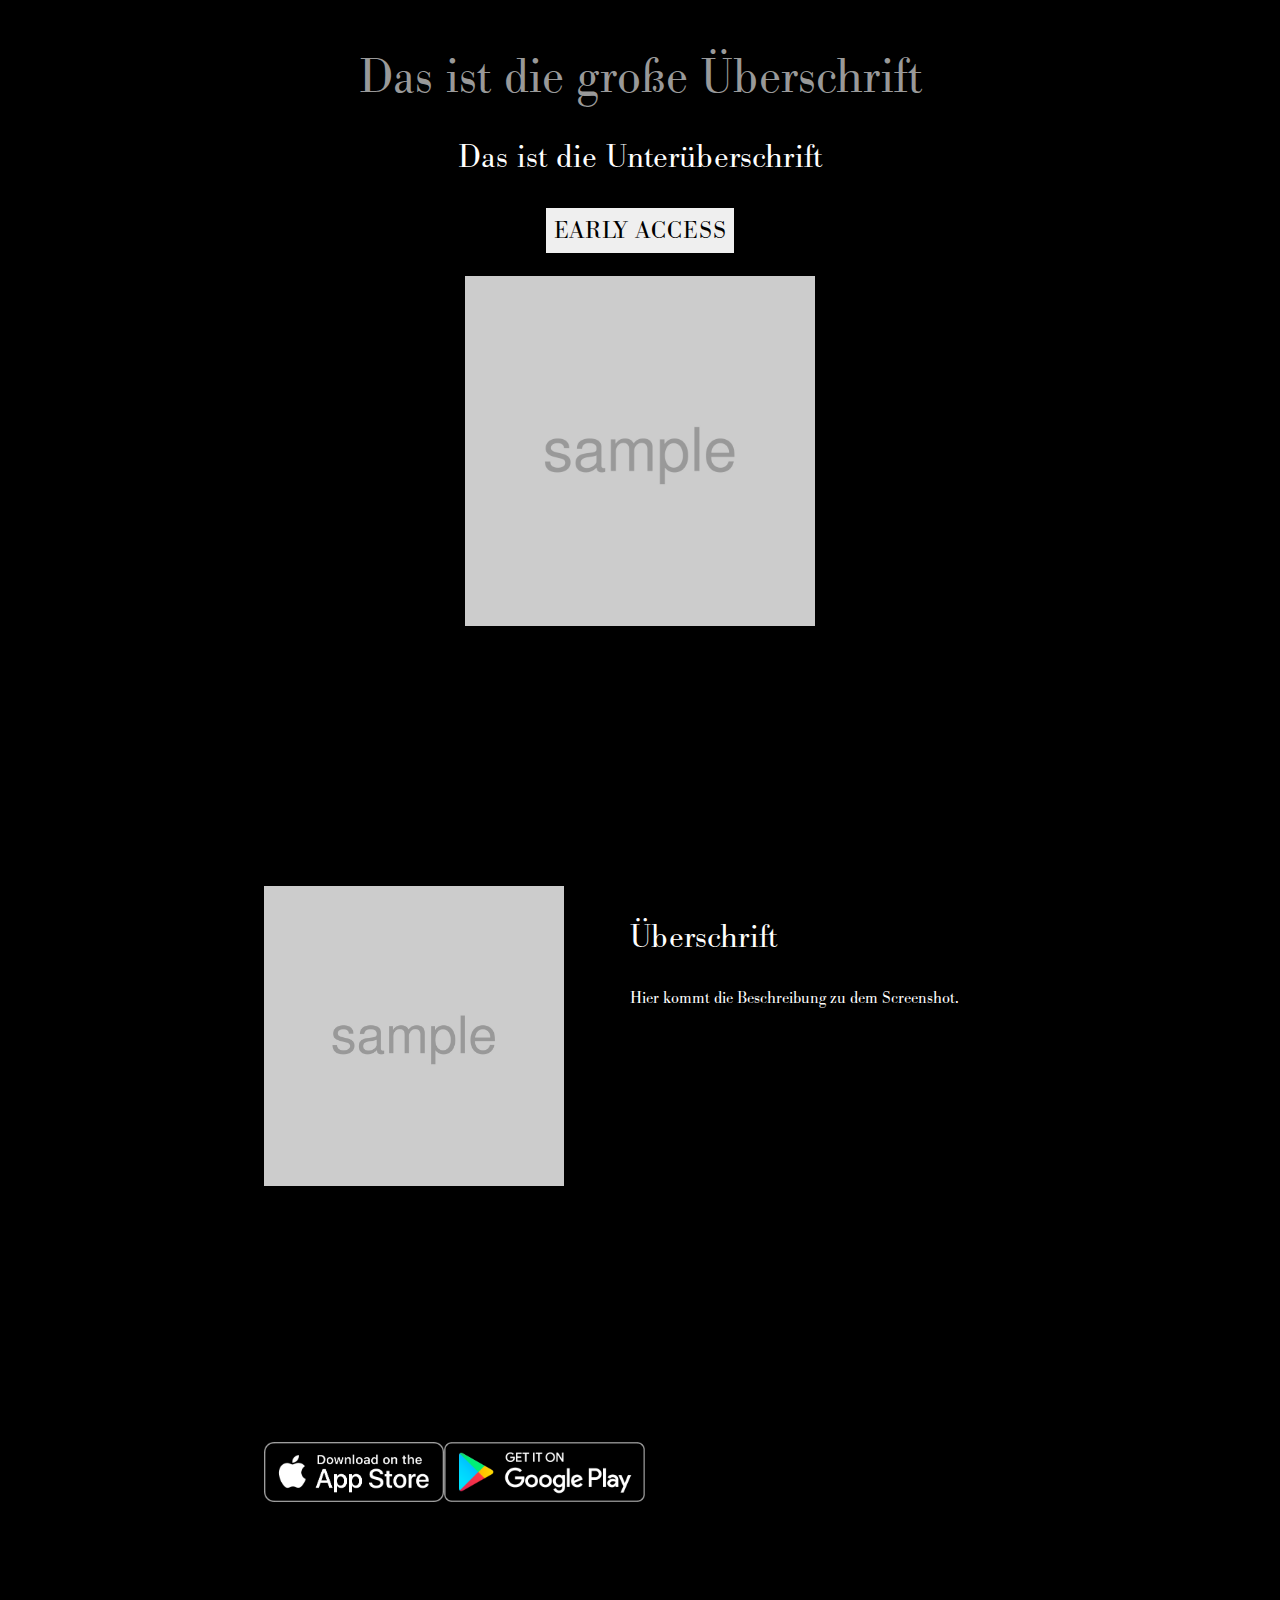
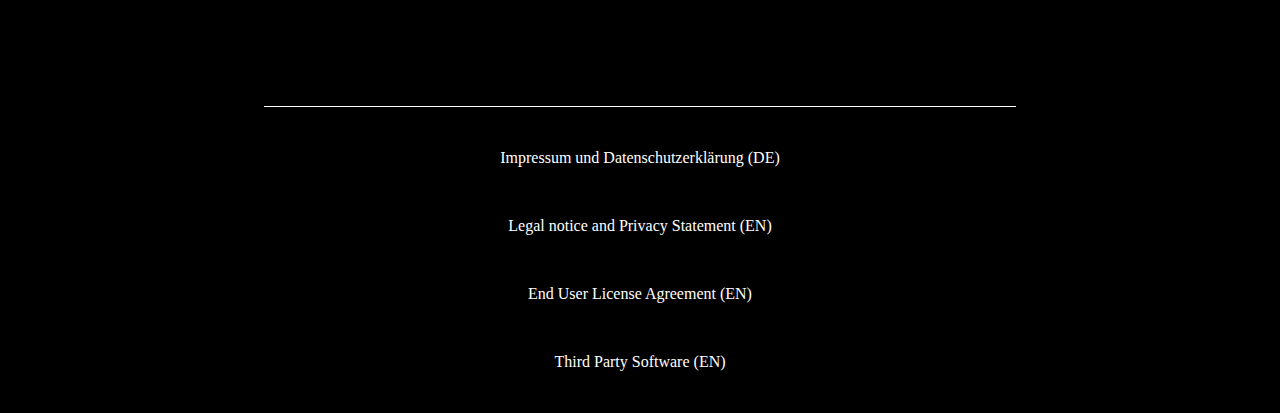
==== index.html @ 87f4ea20 "feat: re-inserted app store images" ====
<!-- (c) by Marlene Mika, February 2022 -->
<!-- All rights reserved. -->
<!DOCTYPE html>
<html>
    <head>
        <link rel="stylesheet" href="stylesheet.css">
        <link rel="script" href="script.js">
        <meta charset="utf-8">
        <title>App Name</title>
    </head>
    <body id="container">
        <div id="hero">
            <p style="margin-bottom: 0;">Das ist die große Überschrift</p>
        </div>
        <div id="subhero">
            <p>Das ist die Unterüberschrift</p>
        </div>
        <div id="buttondiv">
            <button type="button" class="button">EARLY ACCESS</button>
        </div>
        <div id="teaserpicture">
            <img src="blog-ph.jpg" style="width: 350px;">
        </div>
        <div class="paddingh"></div>
        <div class="content">
            <img src="blog-ph.jpg"  class="picture">
            <div class="paddingv"></div>
            <div class="text">
                <p class="heading">Überschrift</h1>
                <p>Hier kommt die Beschreibung zu dem Screenshot.</p>
            </div>
        </div>
        <div class="paddingh"></div>
        <div class="content" style="text-align: center;">
            <div>
            <a href="https://www.apple.com">
                <img src="appstore.png" alt="Download on the App Store" class="appStoreButton">
            </a>
            </div>
            <div class="paddingh"></div>
            <div>
            <a href="https://www.google.com">
                <img src="google-play-badge.png" alt="Get it on Google Play" class="appStoreButton">
            </a>
            </div>
            </div>
        <div>
            <hr/>
        </div>
        <footer>
            <div>
                <br>
            <a href="imprint-de.html">
                <p style="text-align: center" class="footertext">Impressum und Datenschutzerklärung (DE)</p><br>
            </a>
    
            <a href="imprint-en.html">
                <p style="text-align: center" class="footertext">Legal notice and Privacy Statement (EN)</p><br>
            </a>
            
            <a href="eula.html">
                <p style="text-align: center" class="footertext">End User License Agreement (EN)</p><br>
            </a>
            
            <a href="thirdparty.html">
                <p style="text-align: center" class="footertext">Third Party Software (EN)</p><br>
            </a>
        </div>
        </footer>
    </body>
</html>
---- stylesheet.css ----
@font-face {
    font-family: "BodoniBook";
    src: url('Bodoni\ BE\ Light\ Regular.otf');
}

.content {
    margin-left:20vw;
    margin-right:20vw;
    display: flex;
    flex-wrap: nowrap;
}

.picture{
    width: 300px;
    display: inline-block;
}

.text {
    width: 100%;
    font-family: "BodoniBook";
    color: white;
    font-size: 1em;
    display: inline;
    min-width: 200px;
}

.paddingv{
    width: 10vw;
}

.paddingh {
    height: 20vw;
}

#teaserpicture {
    text-align: center;
}

.heading {
    font-family: "BodoniBook";
    font-size: 2em;
}

#hero {
    color: #999999;
    font-family: "BodoniBook";
    text-align: center;
    font-size: 3em;
    margin-left:20vw;
    margin-right:20vw;
    hyphens: auto;
}

#subhero {
    color: white;
    font-family: "BodoniBook";
    text-align: center;
    font-size: 2em;
    padding-left:20vw;
    padding-right:20vw;
    hyphens: auto;
}

#container {
    background-color: black;
    box-sizing: border-box;
}

.button, button:not(:hover), button:not(:active) {
    text-align: center;
    font-size: 1.5em;
    font-family: "BodoniBook";
    border: none;
    padding: 0.5rem;
}

.button:hover {
    background: #BCA569;
    outline: none;
}

.button:active{
    background: #968454;
}

#buttondiv {
    text-align: center;
    padding-bottom: 2.5vh;
}

hr {
    margin-left: 20vw;
    margin-right: 20vw;
    height: 1px;
    background-color: white;
    border: none;
}

.appStoreButton {
    height: 60px;
}

a {
    color: white;
    text-decoration: none;
    }
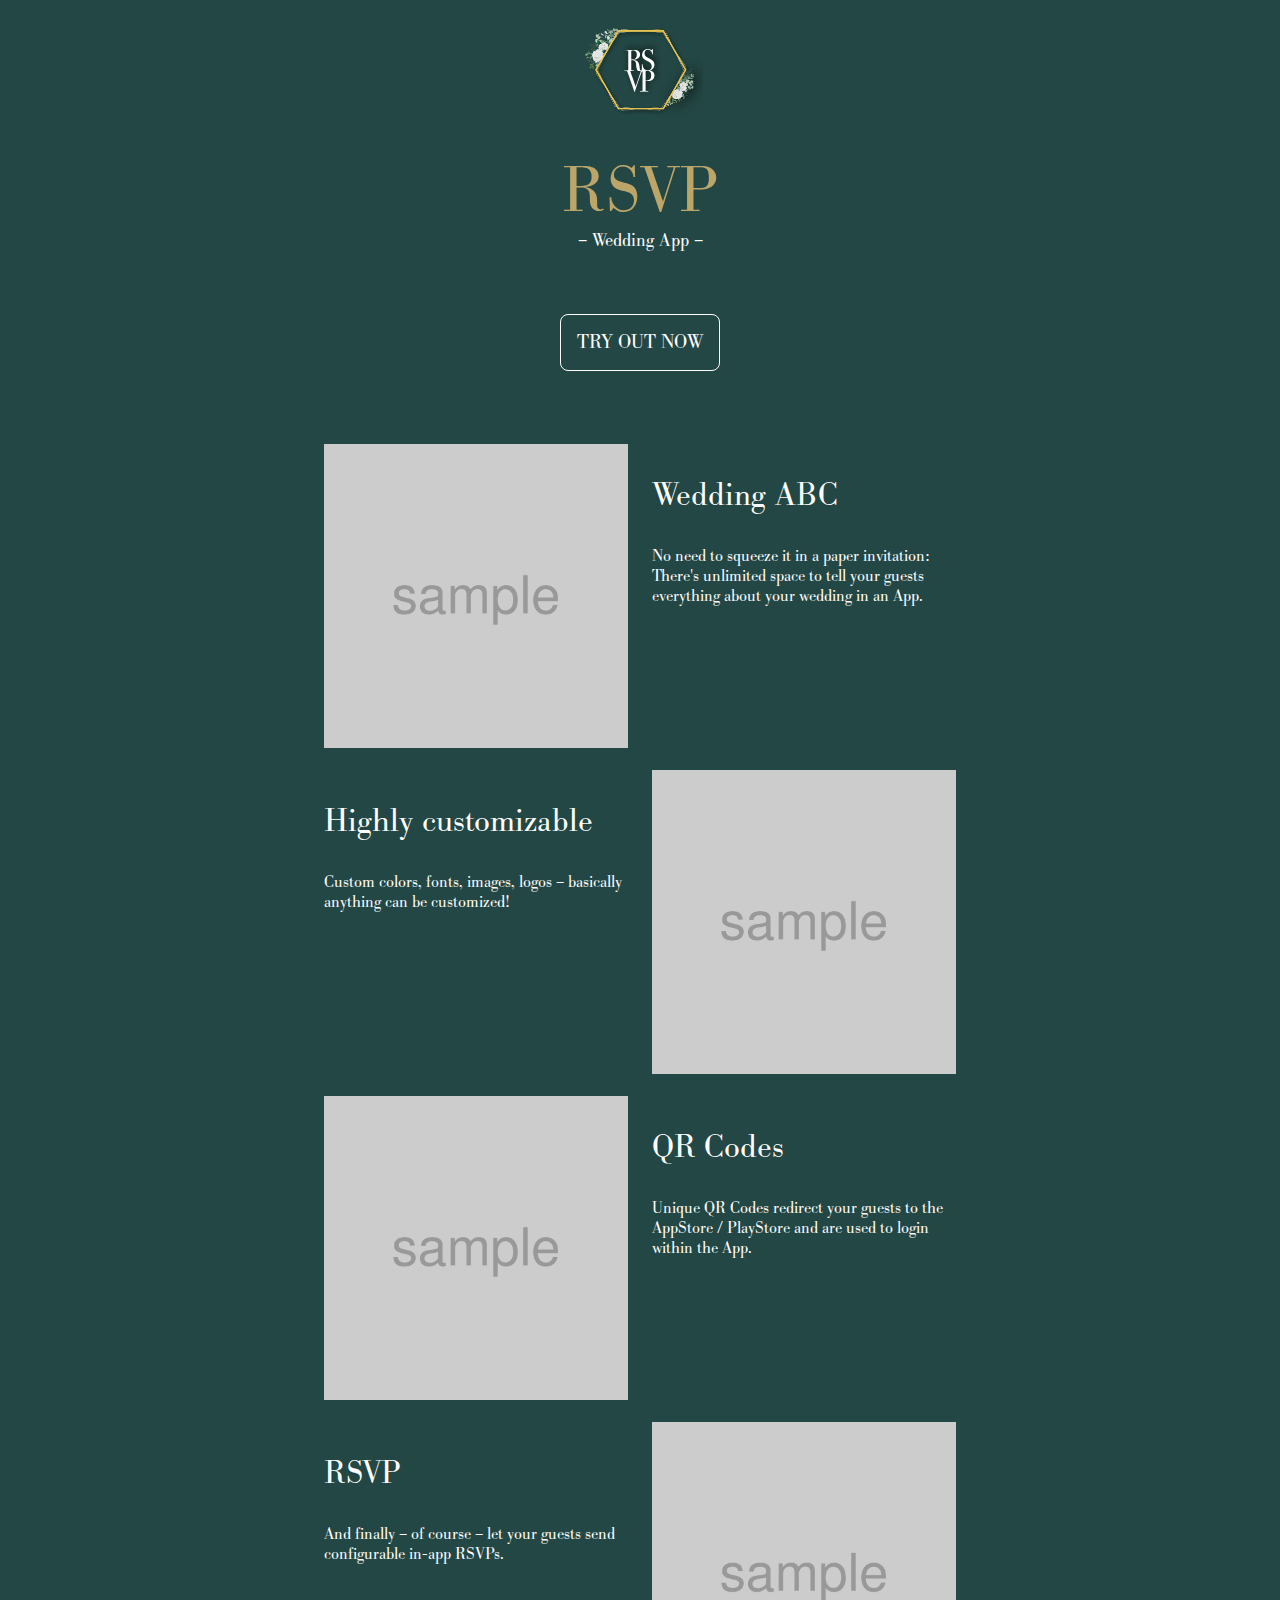
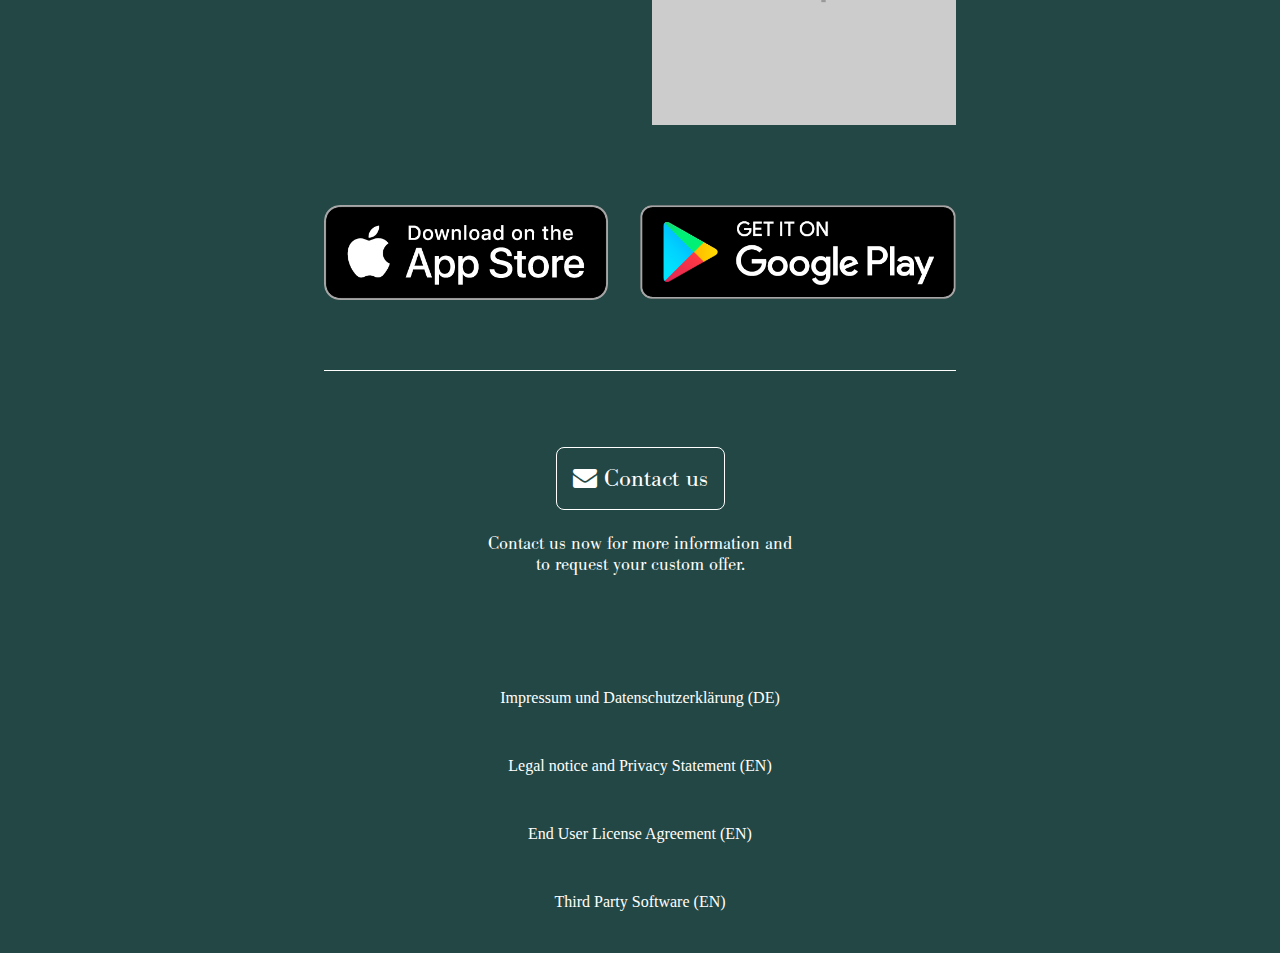
==== commit 958d6fd3: "* filled with content * moved legal texts" ====
--- a/index.html
+++ b/index.html
@@ -4,48 +4,99 @@
 <html>
     <head>
         <link rel="stylesheet" href="stylesheet.css">
-        <link rel="script" href="script.js">
+        <script src="script.js"></script>
         <meta charset="utf-8">
         <title>App Name</title>
+        <link rel="stylesheet" href="https://cdnjs.cloudflare.com/ajax/libs/font-awesome/4.7.0/css/font-awesome.min.css">
     </head>
     <body id="container">
         <div id="hero">
-            <p style="margin-bottom: 0;">Das ist die große Überschrift</p>
+            <img src="rsvplogo.png" style="width: 20%;">
+            <p style="margin-bottom: 0; margin-top: 0;">RSVP</p>
+            <p style="color: white; font-size: 18px; margin-bottom: 0; margin-top: 0;">– Wedding App –</p>
         </div>
+        <!--
         <div id="subhero">
-            <p>Das ist die Unterüberschrift</p>
+            <p>Die individuelle App zu eurer Hochzeit</p>
         </div>
+        -->
         <div id="buttondiv">
-            <button type="button" class="button">EARLY ACCESS</button>
+            <a href="#download" type="button" class="button">TRY OUT NOW</a>
         </div>
+        <!--
         <div id="teaserpicture">
-            <img src="blog-ph.jpg" style="width: 350px;">
+            <img src="blog-ph.jpg" style="width: 100%;">
+        </div>
+        -->
+        <div class="paddingh"></div>
+        <div class="content">
+            <div class="picture">
+                <img src="blog-ph.jpg" style="width: 100%;">
+            </div>
+            <div class="paddingv"></div>
+            <div class="text">
+                <p class="heading">Wedding ABC</h1>
+                <p>No need to squeeze it in a paper invitation: There's unlimited space to tell your guests everything about your wedding in an App.</p>
+            </div>
         </div>
         <div class="paddingh"></div>
         <div class="content">
-            <img src="blog-ph.jpg"  class="picture">
+            <div class="text">
+                <p class="heading">Highly customizable</h1>
+                <p>Custom colors, fonts, images, logos – basically anything can be customized!</p>
+            </div>
             <div class="paddingv"></div>
-            <div class="text">
-                <p class="heading">Überschrift</h1>
-                <p>Hier kommt die Beschreibung zu dem Screenshot.</p>
+            <div class="picture">
+                <img src="blog-ph.jpg" style="width: 100%;">
             </div>
         </div>
         <div class="paddingh"></div>
-        <div class="content" style="text-align: center;">
-            <div>
+        <div class="content">
+            <div class="picture">
+                <img src="blog-ph.jpg" style="width: 100%;">
+            </div>
+            <div class="paddingv"></div>
+            <div class="text">
+                <p class="heading">QR Codes</h1>
+                <p>Unique QR Codes redirect your guests to the AppStore / PlayStore and are used to login within the App. </p>
+            </div>
+        </div>
+        <div class="paddingh"></div>
+        <div class="content">
+            <div class="text">
+                <p class="heading">RSVP</h1>
+                <p>And finally – of course – let your guests send configurable in-app RSVPs.</p>
+            </div>
+            <div class="paddingv"></div>
+            <div class="picture">
+                <img src="blog-ph.jpg" style="width: 100%;">
+            </div>
+        </div>
+        <div class="paddingh"></div>
+        <a id="download"></a>
+        <div class="paddingh" style="padding-bottom: 40px;"></div>
+        <div class="content">
+            <div class="appStoreButton">
             <a href="https://www.apple.com">
-                <img src="appstore.png" alt="Download on the App Store" class="appStoreButton">
+                <img src="appstore.png" alt="Download on the App Store" style="width: 90%;">
             </a>
             </div>
             <div class="paddingh"></div>
-            <div>
+            <div class="appStoreButton">
             <a href="https://www.google.com">
-                <img src="google-play-badge.png" alt="Get it on Google Play" class="appStoreButton">
+                <img src="google-play-badge.png" alt="Get it on Google Play" style="width: 100%;">
             </a>
             </div>
-            </div>
-        <div>
+        </div>
+        <div class="paddingh" style="padding-bottom: 40px;"></div>
+        <div class="paddingh" style="padding-bottom: 40px;">
             <hr/>
+        </div>
+        <div id="hero">
+            <button style="font-size:24px" class="button" onclick="onContactButtonClicked()"><i class="fa fa-envelope"></i>&nbsp;Contact us</button>
+            <div class="paddingh" style="padding-bottom: 5px;"></div>
+            <p class="content" style="color: white; margin-bottom: 0; margin-top: 0; text-align: center; font-size: 18px;">Contact us now for more information and to request your custom offer.</p>
+
         </div>
         <footer>
             <div>
--- a/stylesheet.css
+++ b/stylesheet.css
@@ -4,50 +4,49 @@
 }
 
 .content {
-    margin-left:20vw;
-    margin-right:20vw;
+    padding-left:25%;
+    padding-right:25%;
     display: flex;
-    flex-wrap: nowrap;
 }
 
 .picture{
-    width: 300px;
-    display: inline-block;
+    width: 50%;
 }
 
 .text {
-    width: 100%;
+    width: 50%;
     font-family: "BodoniBook";
     color: white;
-    font-size: 1em;
-    display: inline;
-    min-width: 200px;
+    font-size: 1.25vw;
 }
 
 .paddingv{
-    width: 10vw;
+    width: 2vw;
 }
 
 .paddingh {
-    height: 20vw;
+    height: 2vh;
 }
 
 #teaserpicture {
     text-align: center;
+    padding-left:25%;
+    padding-right:25%;
 }
 
 .heading {
     font-family: "BodoniBook";
-    font-size: 2em;
+    font-size: 2.5vw;
 }
 
 #hero {
-    color: #999999;
+    color: #BCA569;
     font-family: "BodoniBook";
     text-align: center;
-    font-size: 3em;
-    margin-left:20vw;
-    margin-right:20vw;
+    font-size: 5vw;
+    padding-left:25%;
+    padding-right:25%;
+    padding-bottom: 80px;
     hyphens: auto;
 }
 
@@ -55,26 +54,30 @@
     color: white;
     font-family: "BodoniBook";
     text-align: center;
-    font-size: 2em;
-    padding-left:20vw;
-    padding-right:20vw;
+    font-size: 2.5vw;
+    padding-left:25%;
+    padding-right:25%;
     hyphens: auto;
 }
 
 #container {
-    background-color: black;
-    box-sizing: border-box;
+    background-color: #234744;
 }
 
 .button, button:not(:hover), button:not(:active) {
     text-align: center;
-    font-size: 1.5em;
+    font-size: 1.5vw;
     font-family: "BodoniBook";
-    border: none;
-    padding: 0.5rem;
+    padding: 1rem;
+    border: 1px solid;
+    border-color: white;
+    border-radius: 8px;
+    color: white;
+    background-color: #234744;
 }
 
 .button:hover {
+    border-color: #BCA569;
     background: #BCA569;
     outline: none;
 }
@@ -85,22 +88,22 @@
 
 #buttondiv {
     text-align: center;
-    padding-bottom: 2.5vh;
+    padding-bottom: 8vh;
 }
 
 hr {
-    margin-left: 20vw;
-    margin-right: 20vw;
+    margin-left: 25%;
+    margin-right: 25%;
     height: 1px;
     background-color: white;
     border: none;
 }
 
 .appStoreButton {
-    height: 60px;
+    width: 50%;
 }
 
 a {
     color: white;
     text-decoration: none;
-    }+}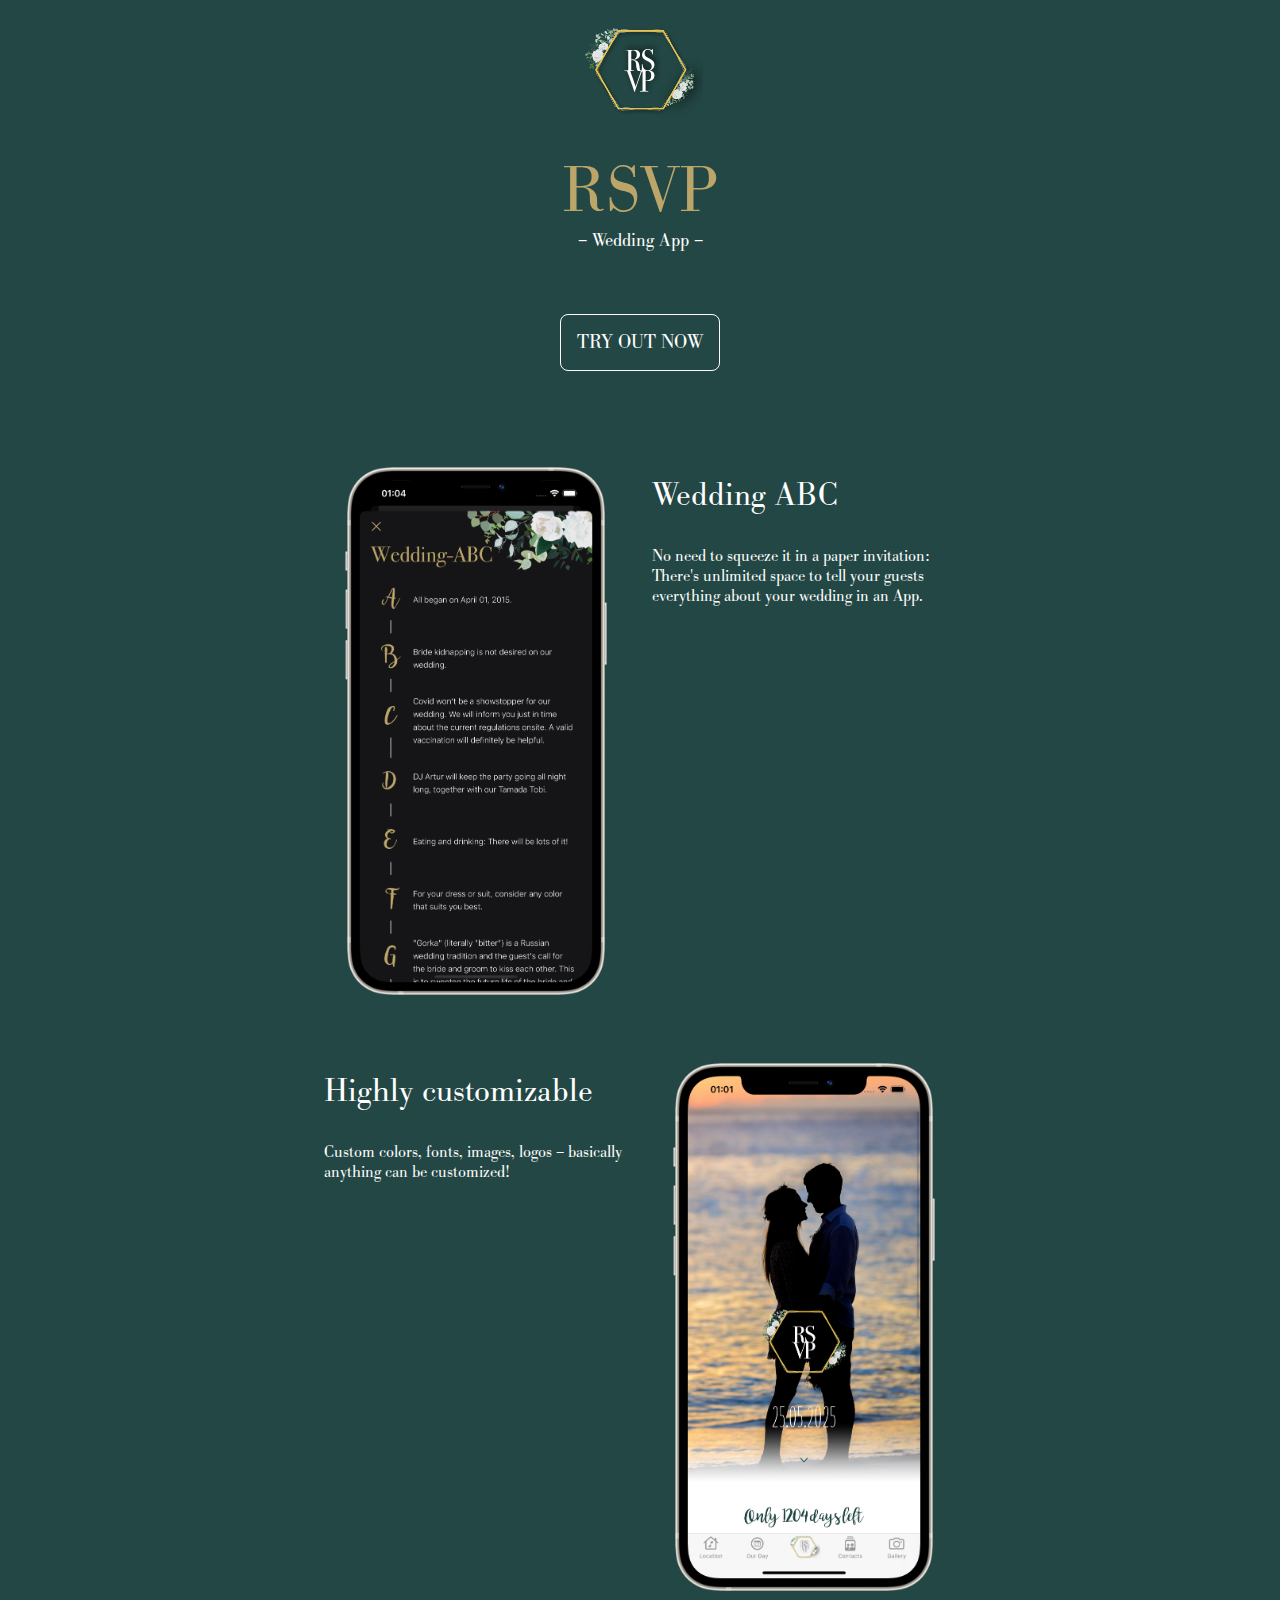
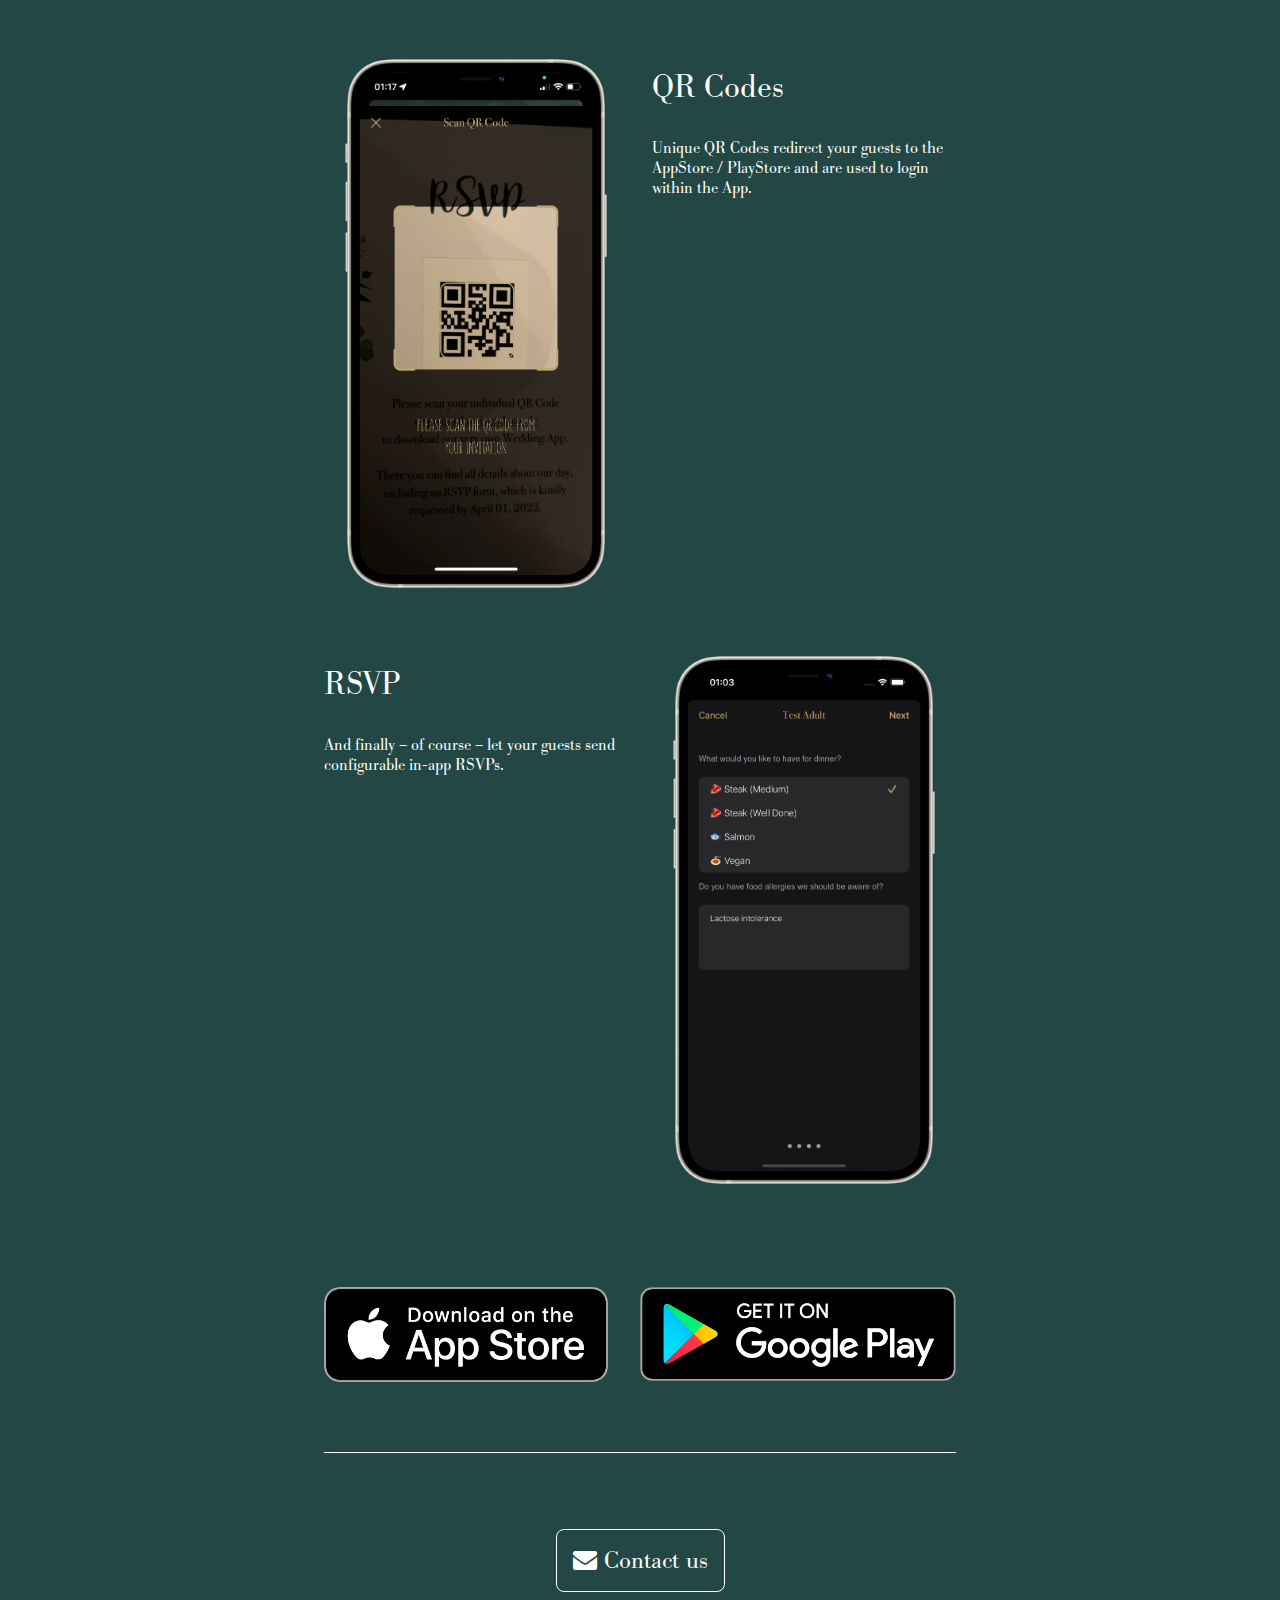
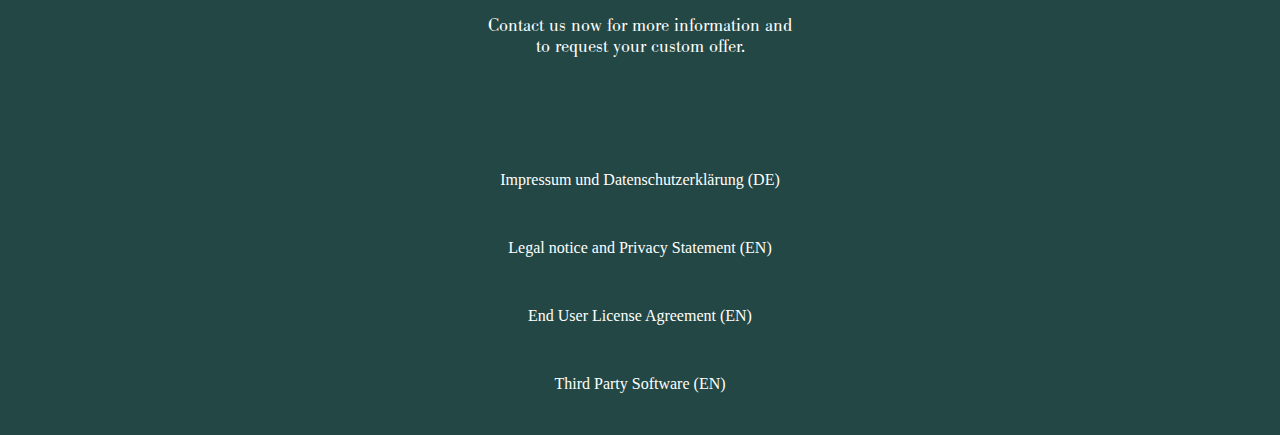
==== commit 4afaa558: "* moved images to img folder * added app screenshots" ====
--- a/index.html
+++ b/index.html
@@ -6,12 +6,13 @@
         <link rel="stylesheet" href="stylesheet.css">
         <script src="script.js"></script>
         <meta charset="utf-8">
-        <title>App Name</title>
+        <link rel="shortcut icon" href="img/rsvplogo.png">
+        <title>RSVP | Wedding App</title>
         <link rel="stylesheet" href="https://cdnjs.cloudflare.com/ajax/libs/font-awesome/4.7.0/css/font-awesome.min.css">
     </head>
     <body id="container">
         <div id="hero">
-            <img src="rsvplogo.png" style="width: 20%;">
+            <img src="img/rsvplogo.png" style="width: 20%;">
             <p style="margin-bottom: 0; margin-top: 0;">RSVP</p>
             <p style="color: white; font-size: 18px; margin-bottom: 0; margin-top: 0;">– Wedding App –</p>
         </div>
@@ -30,8 +31,9 @@
         -->
         <div class="paddingh"></div>
         <div class="content">
-            <div class="picture">
-                <img src="blog-ph.jpg" style="width: 100%;">
+            <div class="card picture">
+                <img src="img/screens/abc-dark.png" class="screenshot" alt="Wedding ABC">
+                <img src="img/screens/abc-light.png" class="screenshot screenshot-light" alt="Wedding ABC">
             </div>
             <div class="paddingv"></div>
             <div class="text">
@@ -46,14 +48,14 @@
                 <p>Custom colors, fonts, images, logos – basically anything can be customized!</p>
             </div>
             <div class="paddingv"></div>
-            <div class="picture">
-                <img src="blog-ph.jpg" style="width: 100%;">
+            <div class="card picture">
+                <img src="img/screens/custom.png" class="screenshot" alt="Customzation">
             </div>
         </div>
         <div class="paddingh"></div>
         <div class="content">
-            <div class="picture">
-                <img src="blog-ph.jpg" style="width: 100%;">
+            <div class="card picture">
+                <img src="img/screens/qrscan.png" class="screenshot" alt="QR Code Scan">
             </div>
             <div class="paddingv"></div>
             <div class="text">
@@ -68,8 +70,9 @@
                 <p>And finally – of course – let your guests send configurable in-app RSVPs.</p>
             </div>
             <div class="paddingv"></div>
-            <div class="picture">
-                <img src="blog-ph.jpg" style="width: 100%;">
+            <div class="card picture">
+                <img src="img/screens/rsvp-dark.png" class="screenshot" alt="Card Back">
+                <img src="img/screens/rsvp-light.png" class="screenshot screenshot-light" alt="Card Front">
             </div>
         </div>
         <div class="paddingh"></div>
@@ -78,13 +81,13 @@
         <div class="content">
             <div class="appStoreButton">
             <a href="https://www.apple.com">
-                <img src="appstore.png" alt="Download on the App Store" style="width: 90%;">
+                <img src="img/appstore.png" alt="Download on the App Store" style="width: 90%;">
             </a>
             </div>
             <div class="paddingh"></div>
             <div class="appStoreButton">
             <a href="https://www.google.com">
-                <img src="google-play-badge.png" alt="Get it on Google Play" style="width: 100%;">
+                <img src="img/google-play-badge.png" alt="Get it on Google Play" style="width: 100%;">
             </a>
             </div>
         </div>
--- a/stylesheet.css
+++ b/stylesheet.css
@@ -106,4 +106,23 @@
 a {
     color: white;
     text-decoration: none;
-}+}
+
+.card {
+    height: auto;
+    position: relative;
+    display: inline-block;
+}
+.screenshot {
+    width: 100%;
+}
+.card .screenshot-light {
+    display: none;
+    position: absolute;
+    top: 0;
+    left: 0;
+    z-index: 99;
+}
+.card:hover .screenshot-light {
+    display: inline;
+}
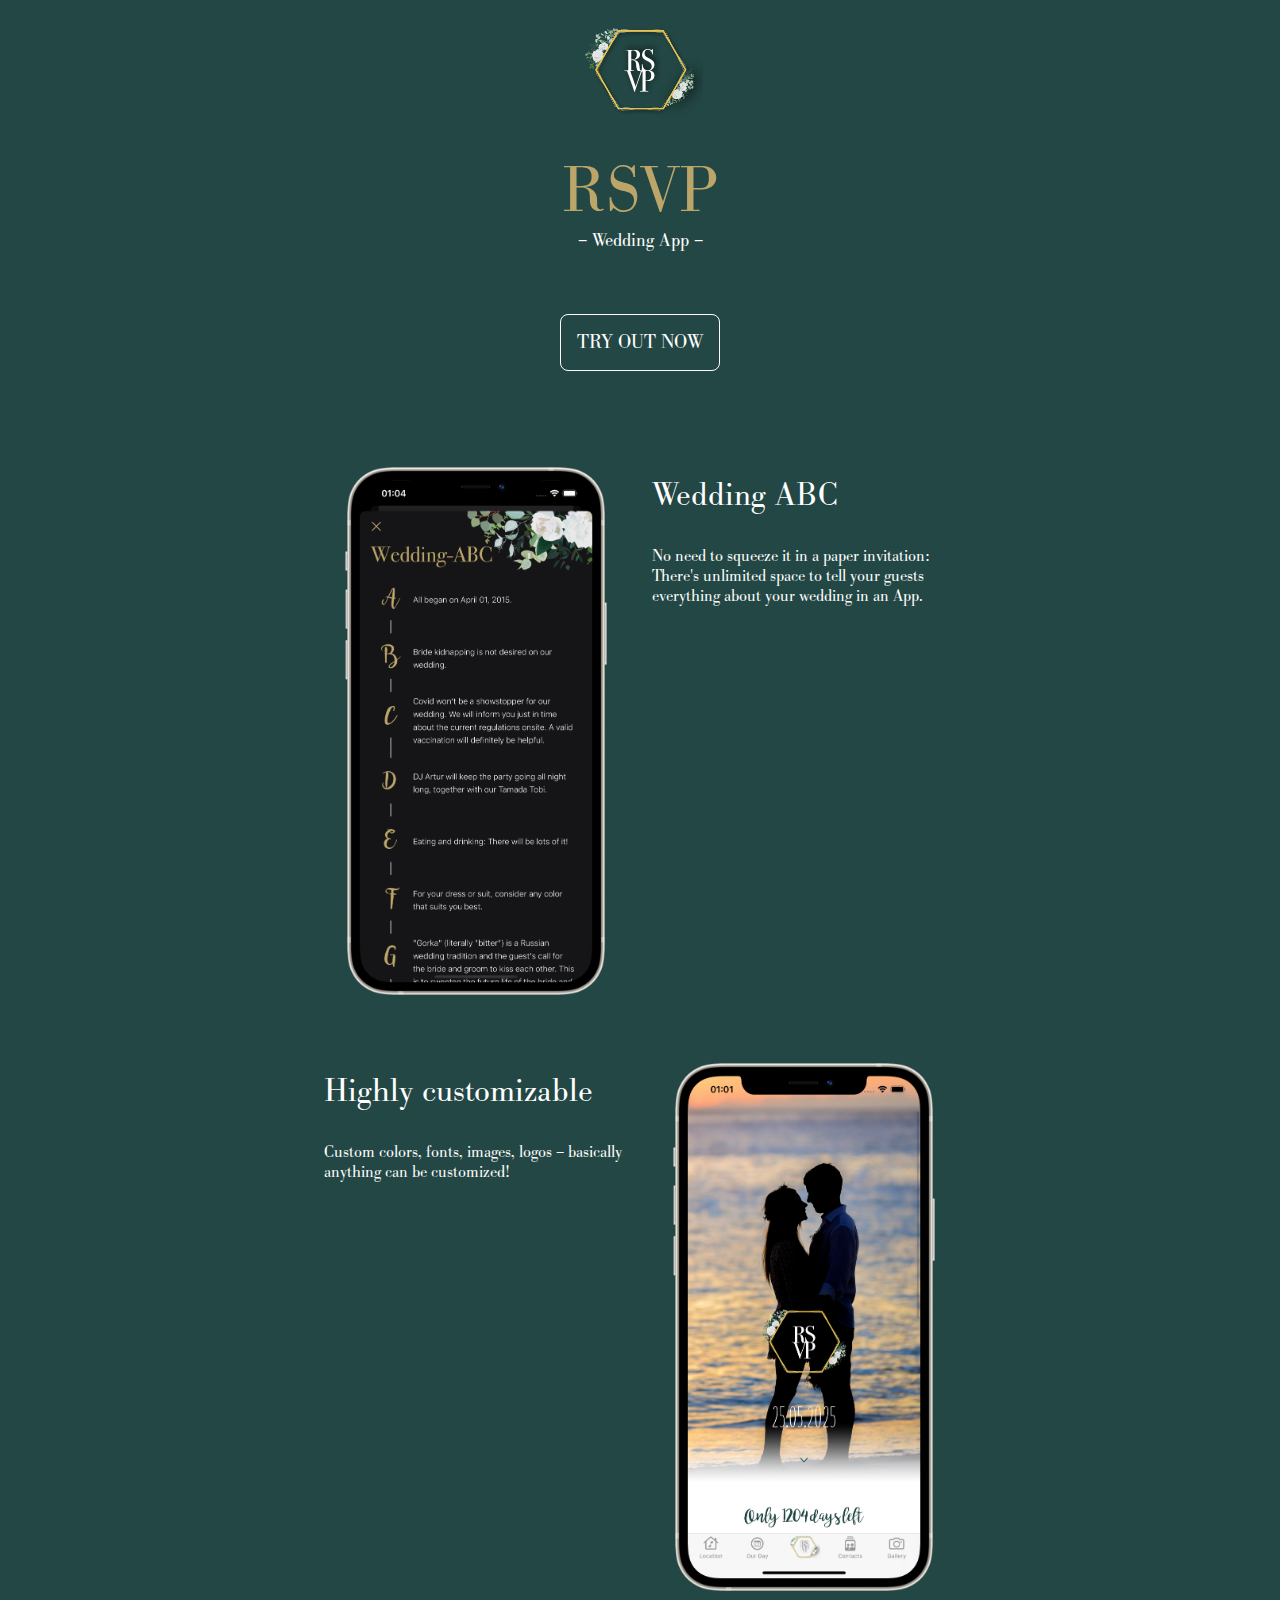
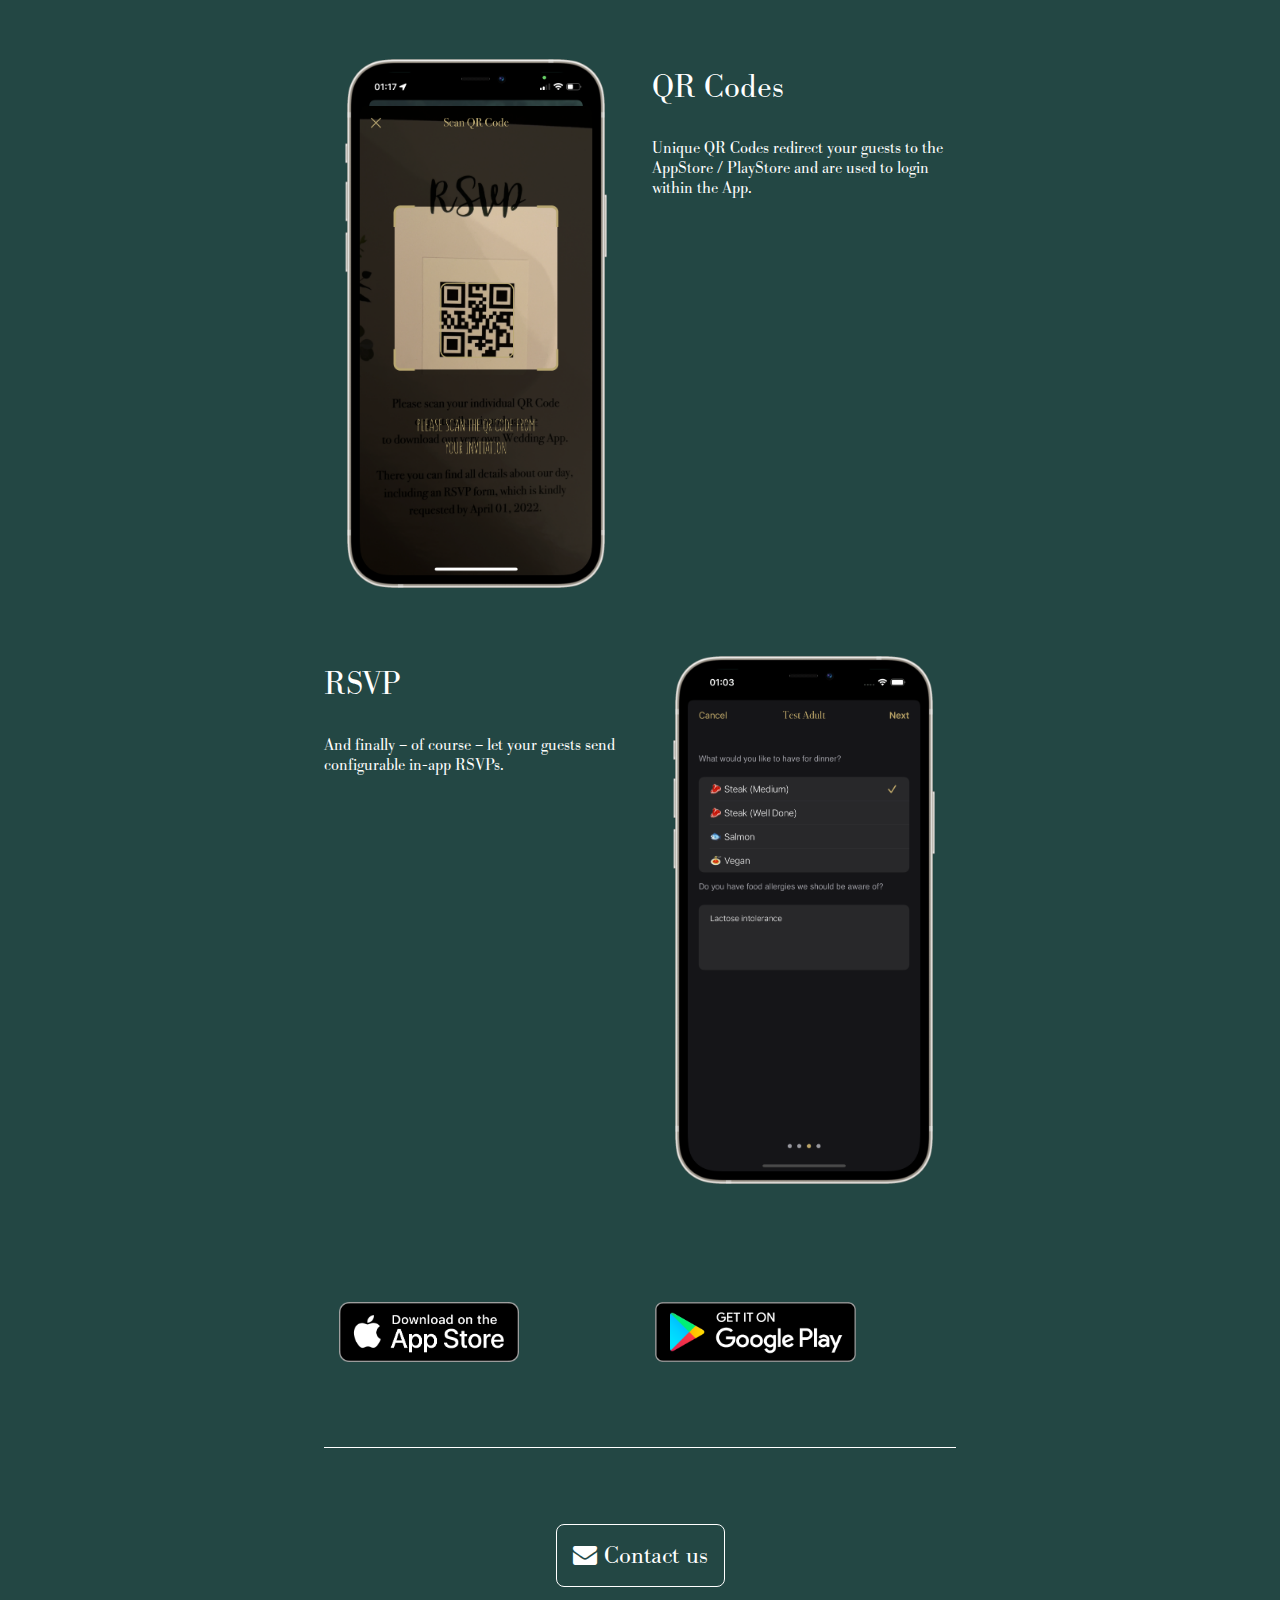
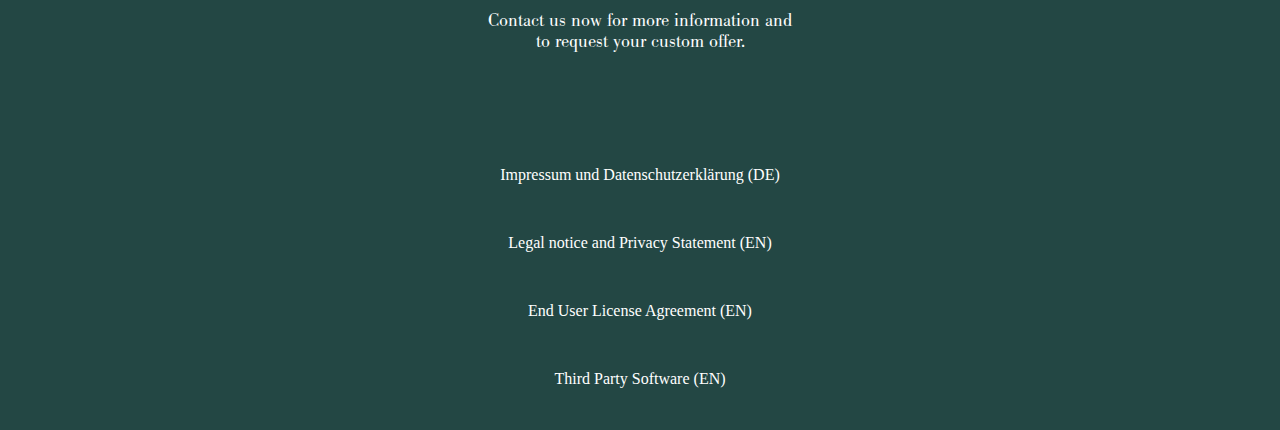
==== commit fbe09790: "* fixed height of store icons" ====
--- a/index.html
+++ b/index.html
@@ -81,13 +81,13 @@
         <div class="content">
             <div class="appStoreButton">
             <a href="https://www.apple.com">
-                <img src="img/appstore.png" alt="Download on the App Store" style="width: 90%;">
+                <img src="img/appstore.png" alt="Download on the App Store" style="width: auto; height: 60px; padding: 15px;">
             </a>
             </div>
             <div class="paddingh"></div>
             <div class="appStoreButton">
             <a href="https://www.google.com">
-                <img src="img/google-play-badge.png" alt="Get it on Google Play" style="width: 100%;">
+                <img src="img/google-play-badge.png" alt="Get it on Google Play" style="width: auto; height: 60px; padding: 15px;">
             </a>
             </div>
         </div>
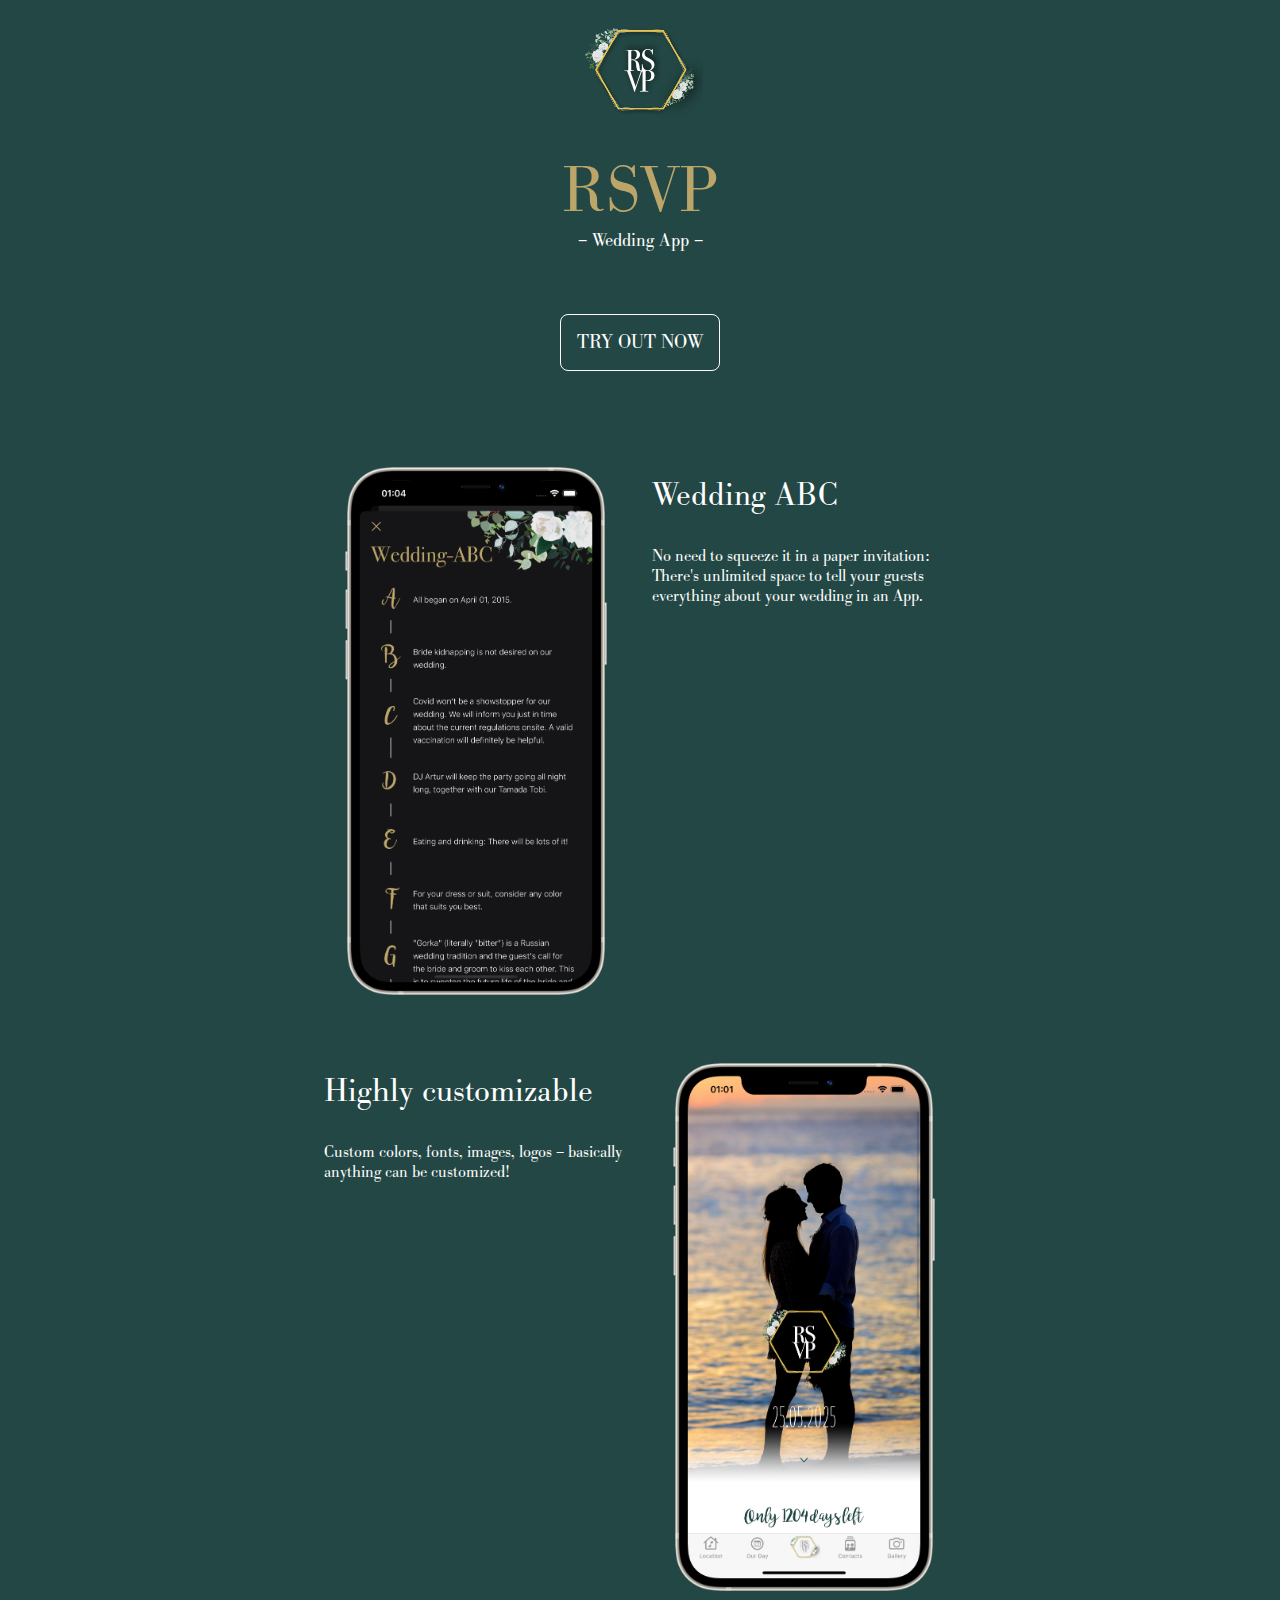
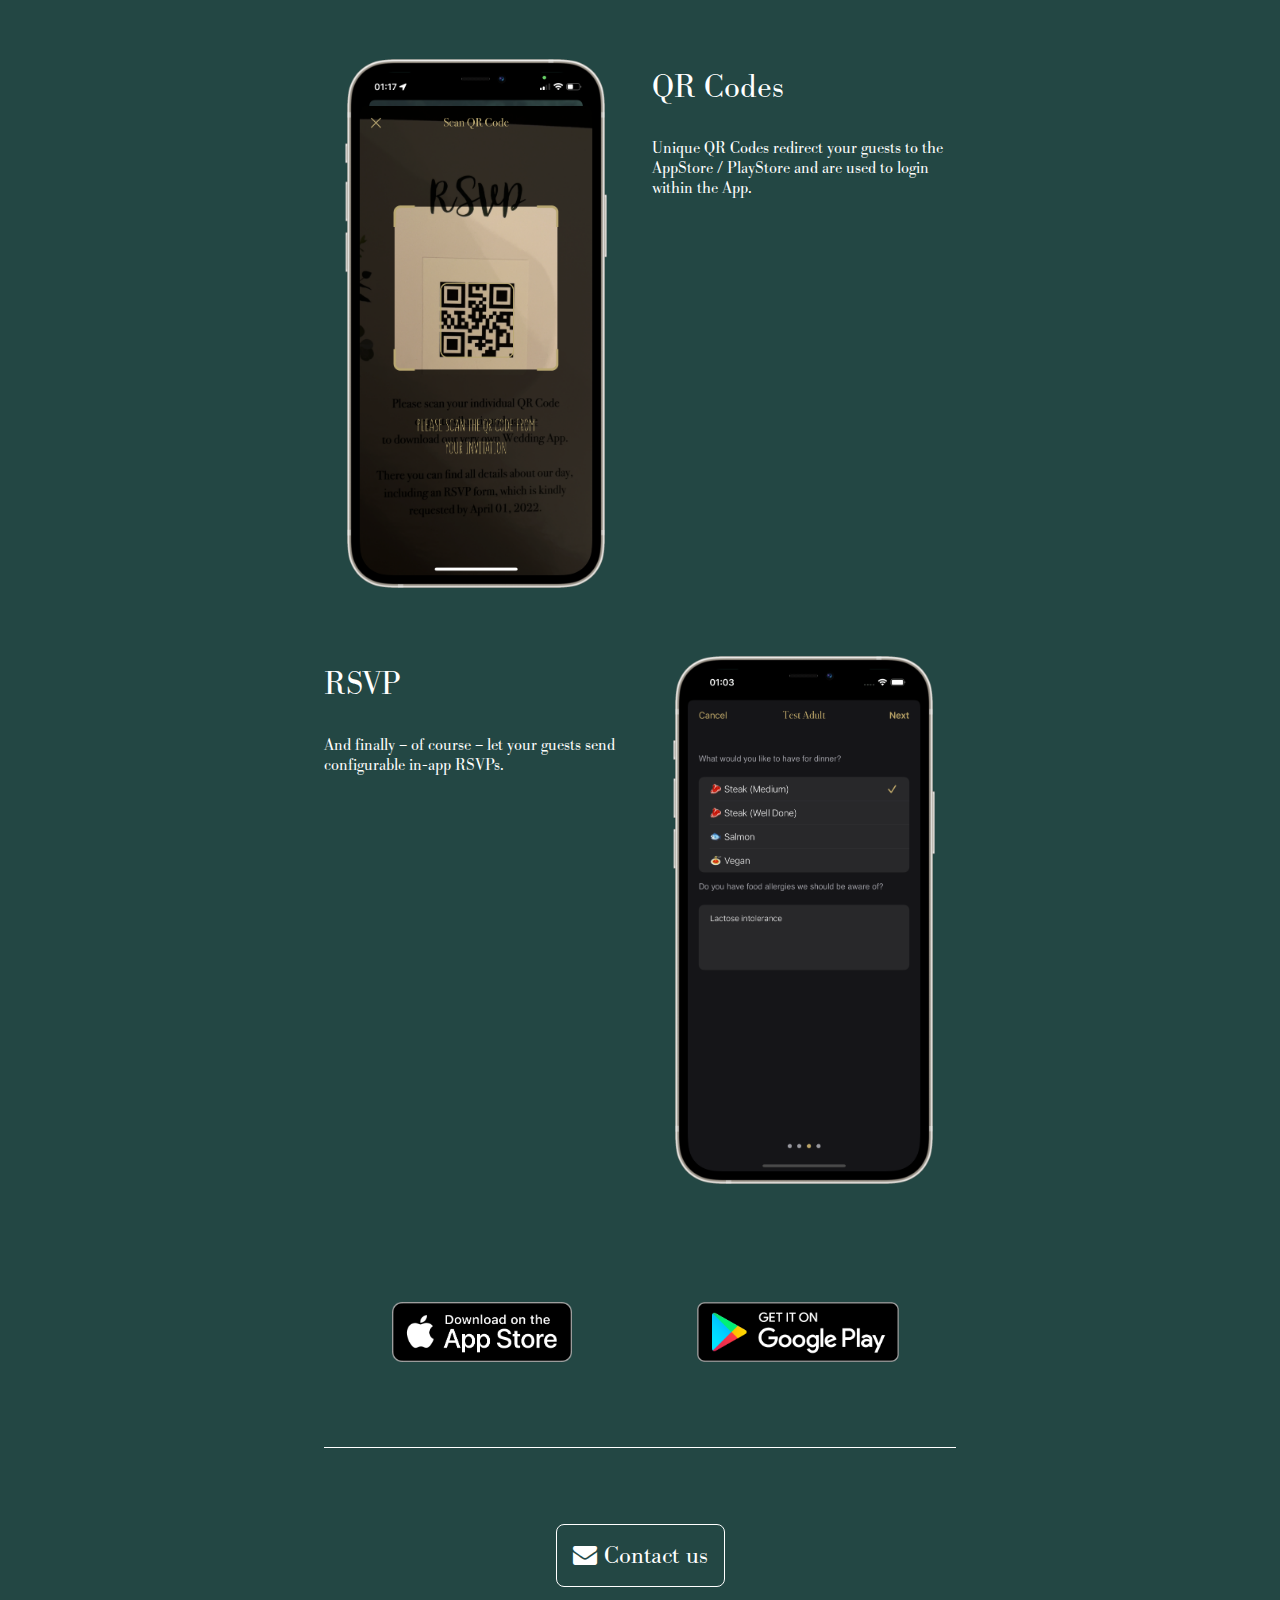
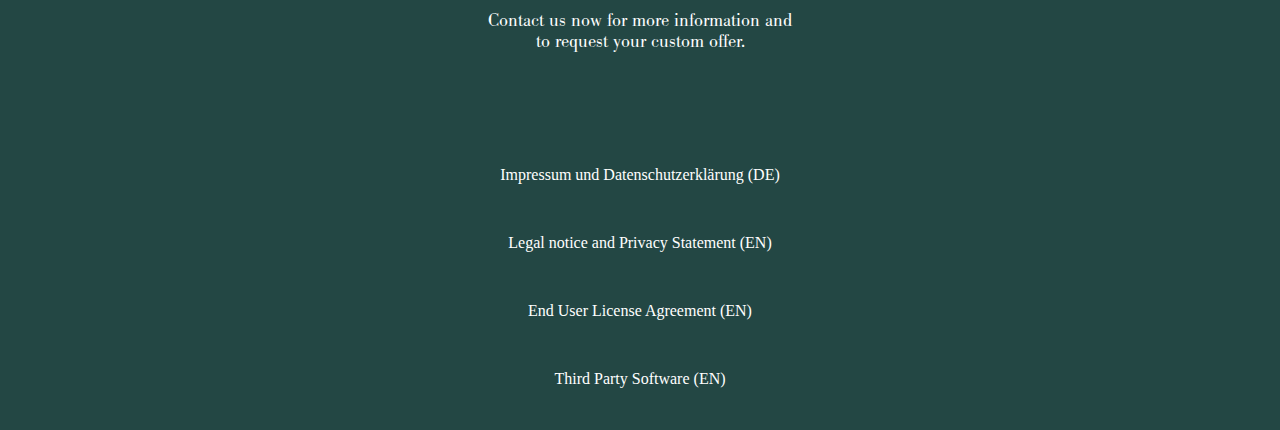
==== commit f815897a: "* centered store buttons (SICK!)" ====
--- a/index.html
+++ b/index.html
@@ -78,7 +78,7 @@
         <div class="paddingh"></div>
         <a id="download"></a>
         <div class="paddingh" style="padding-bottom: 40px;"></div>
-        <div class="content">
+        <div class="content" style="text-align: center;">
             <div class="appStoreButton">
             <a href="https://www.apple.com">
                 <img src="img/appstore.png" alt="Download on the App Store" style="width: auto; height: 60px; padding: 15px;">
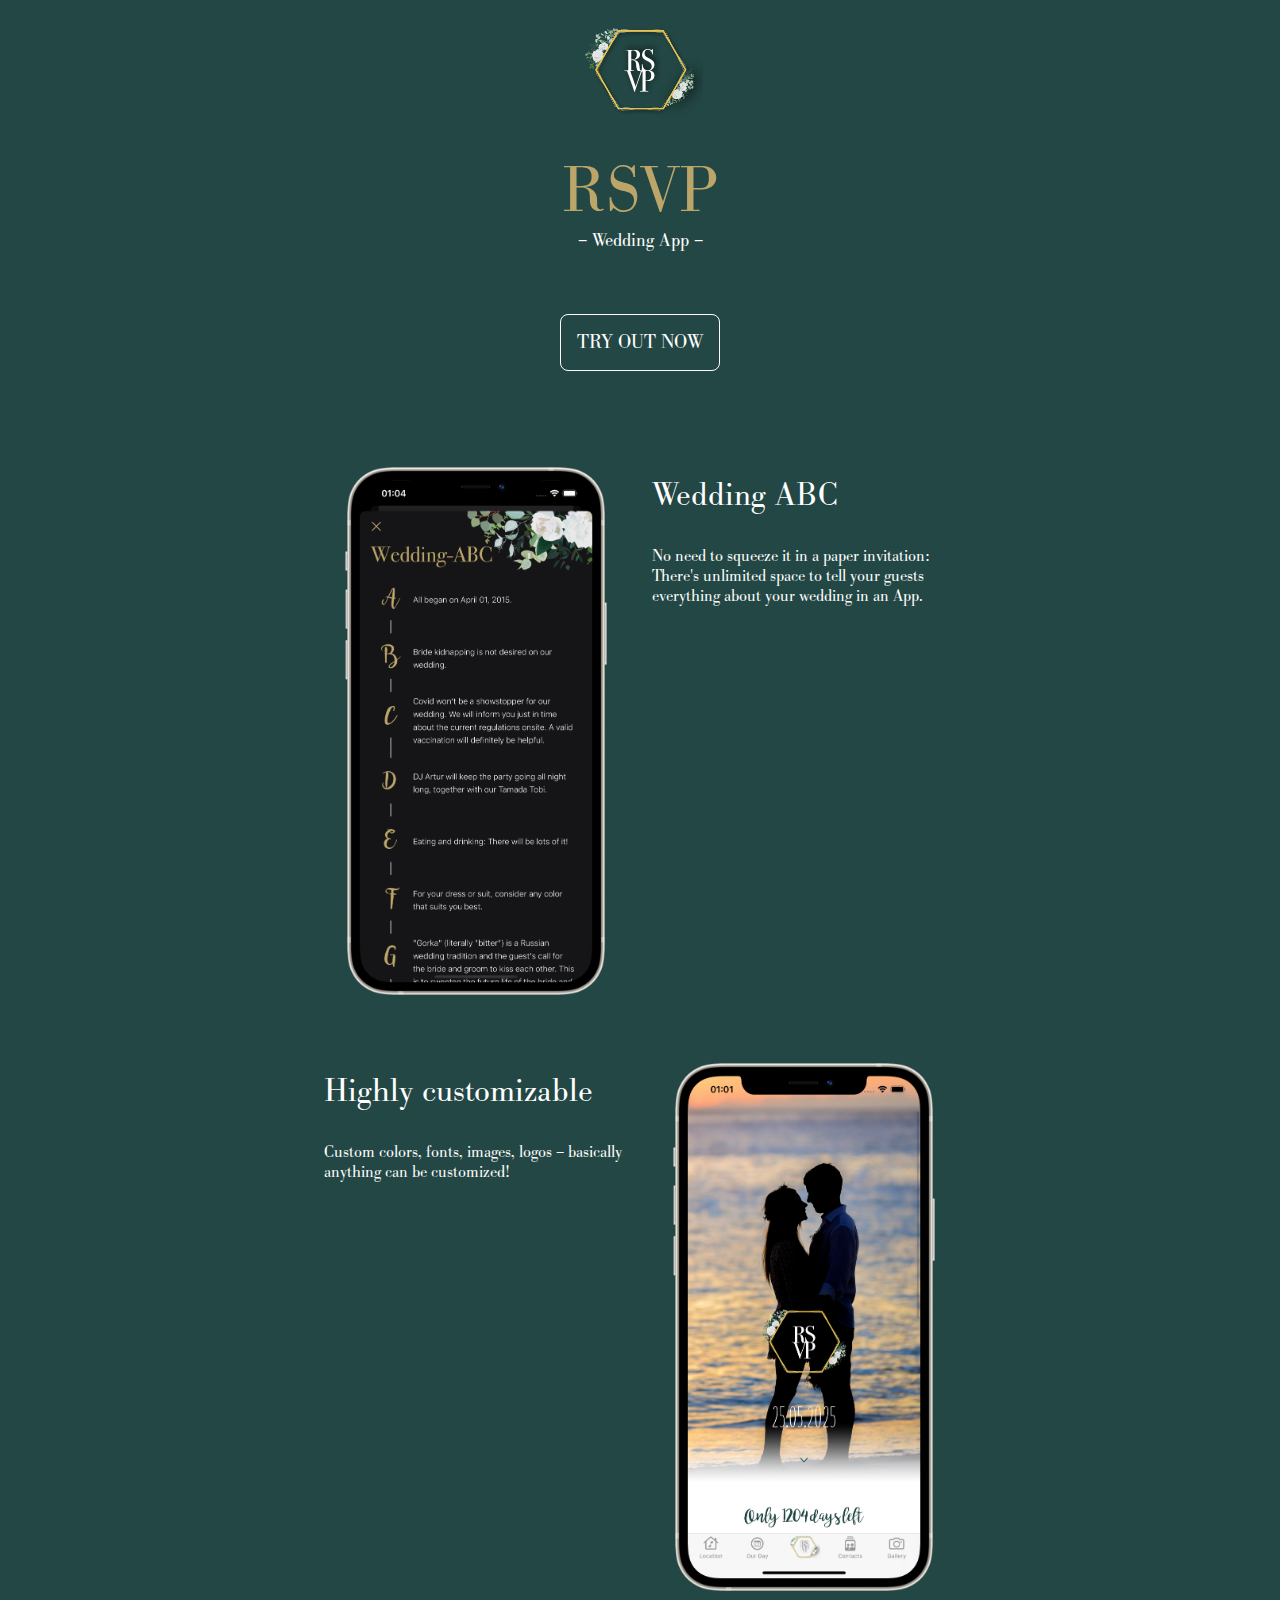
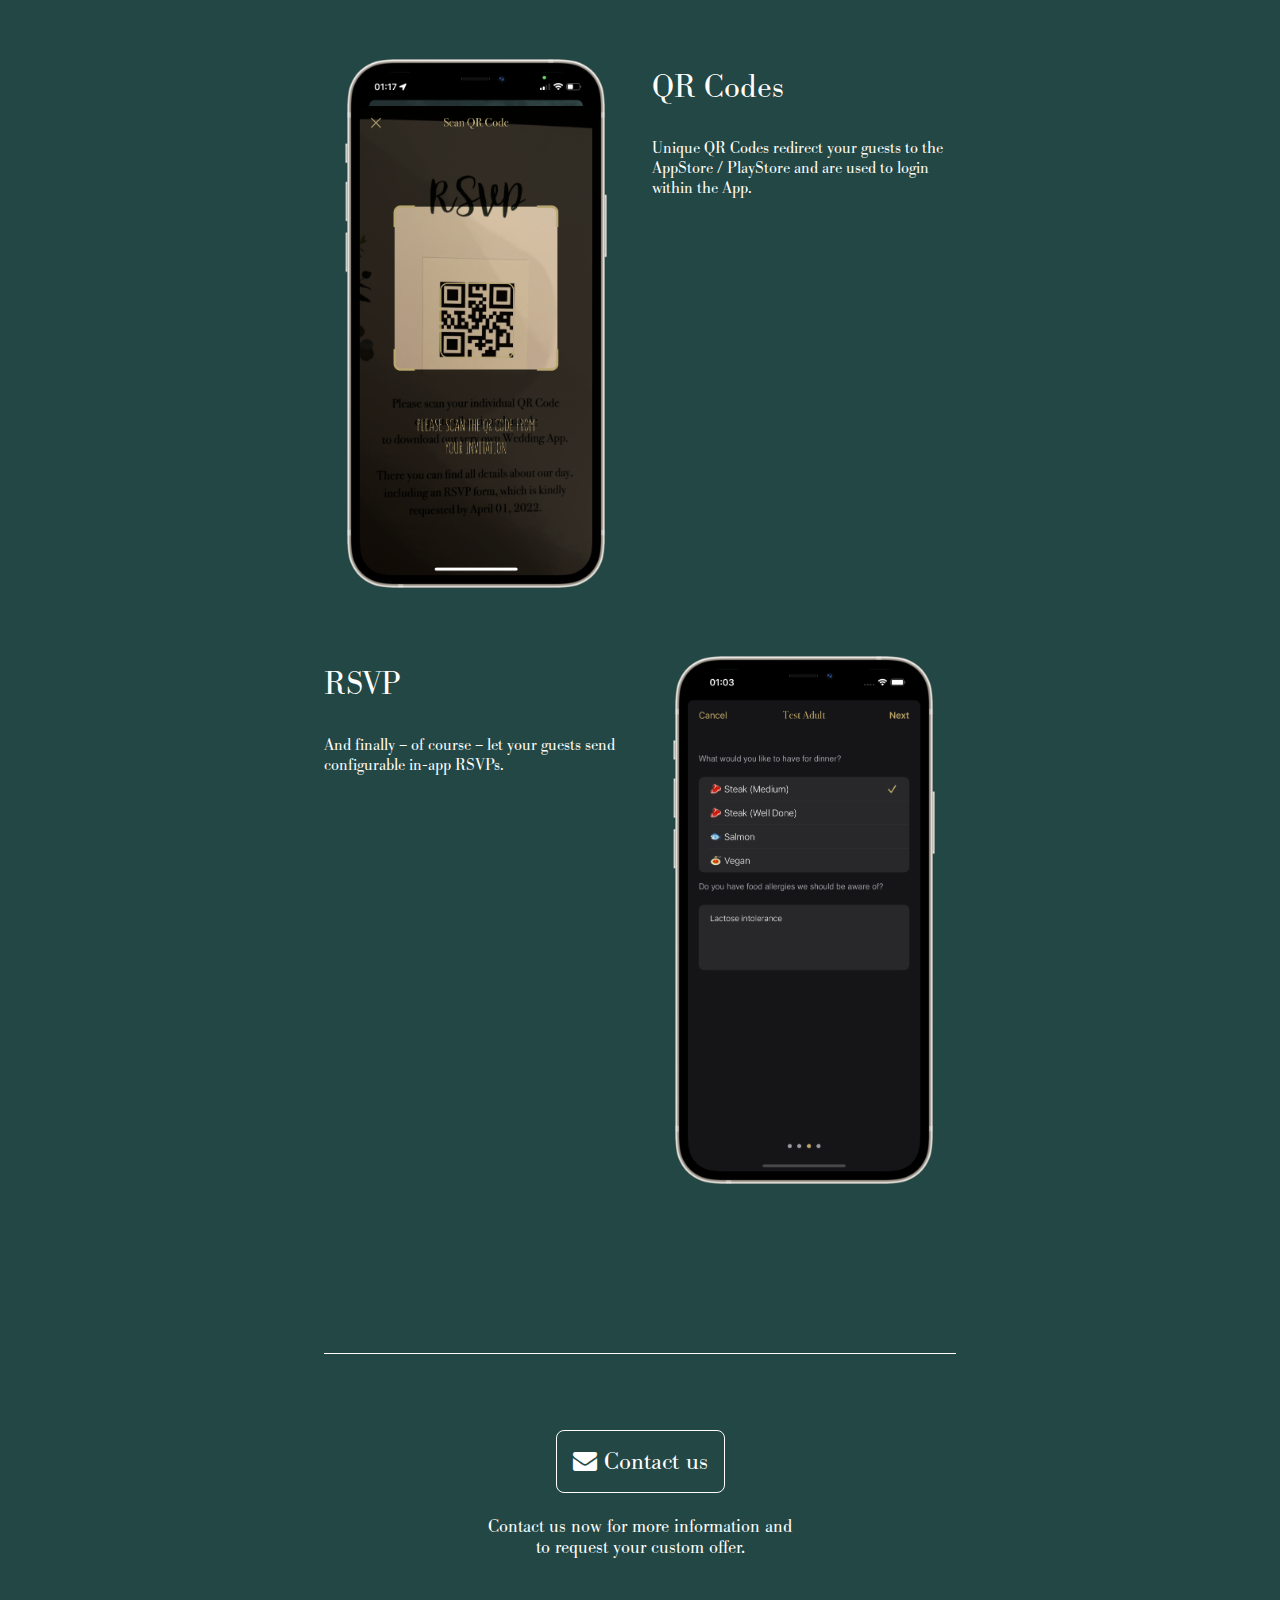
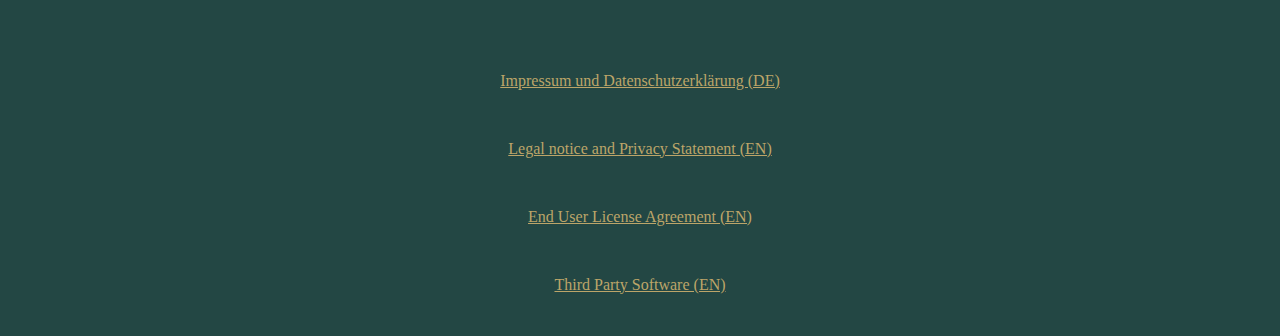
==== commit 12f4e45a: "changes" ====
--- a/index.html
+++ b/index.html
@@ -78,19 +78,19 @@
         <div class="paddingh"></div>
         <a id="download"></a>
         <div class="paddingh" style="padding-bottom: 40px;"></div>
-        <div class="content" style="text-align: center;">
+        <!--<div class="content">
             <div class="appStoreButton">
             <a href="https://www.apple.com">
-                <img src="img/appstore.png" alt="Download on the App Store" style="width: auto; height: 60px; padding: 15px;">
+                <img src="img/appstore.png" alt="Download on the App Store" style="width: 90%;">
             </a>
             </div>
             <div class="paddingh"></div>
             <div class="appStoreButton">
             <a href="https://www.google.com">
-                <img src="img/google-play-badge.png" alt="Get it on Google Play" style="width: auto; height: 60px; padding: 15px;">
+                <img src="img/google-play-badge.png" alt="Get it on Google Play" style="width: 100%;">
             </a>
             </div>
-        </div>
+        </div>-->
         <div class="paddingh" style="padding-bottom: 40px;"></div>
         <div class="paddingh" style="padding-bottom: 40px;">
             <hr/>
--- a/stylesheet.css
+++ b/stylesheet.css
@@ -74,6 +74,7 @@
     border-radius: 8px;
     color: white;
     background-color: #234744;
+    text-decoration: none !important;
 }
 
 .button:hover {
@@ -104,8 +105,10 @@
 }
 
 a {
-    color: white;
-    text-decoration: none;
+    text-decoration-color: #BCA569;
+}
+a, a > p {
+    color: #BCA569;
 }
 
 .card {
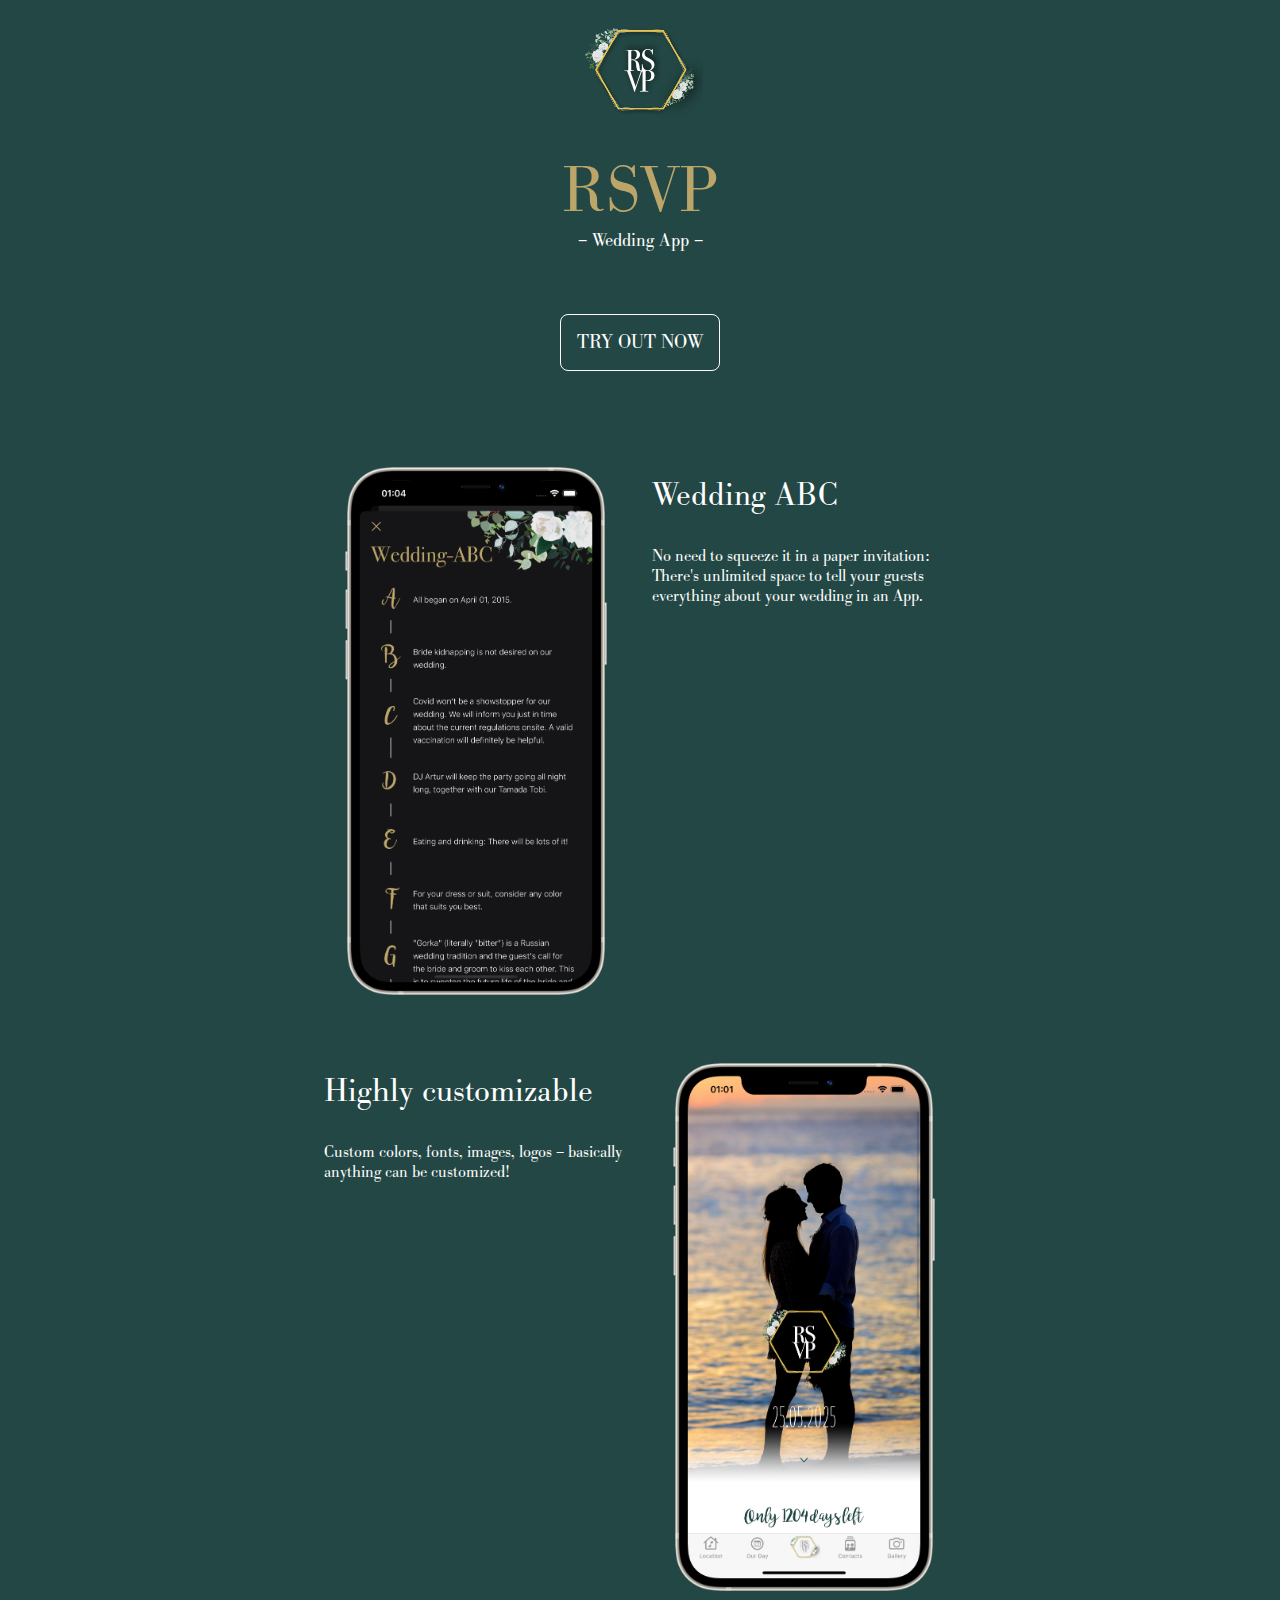
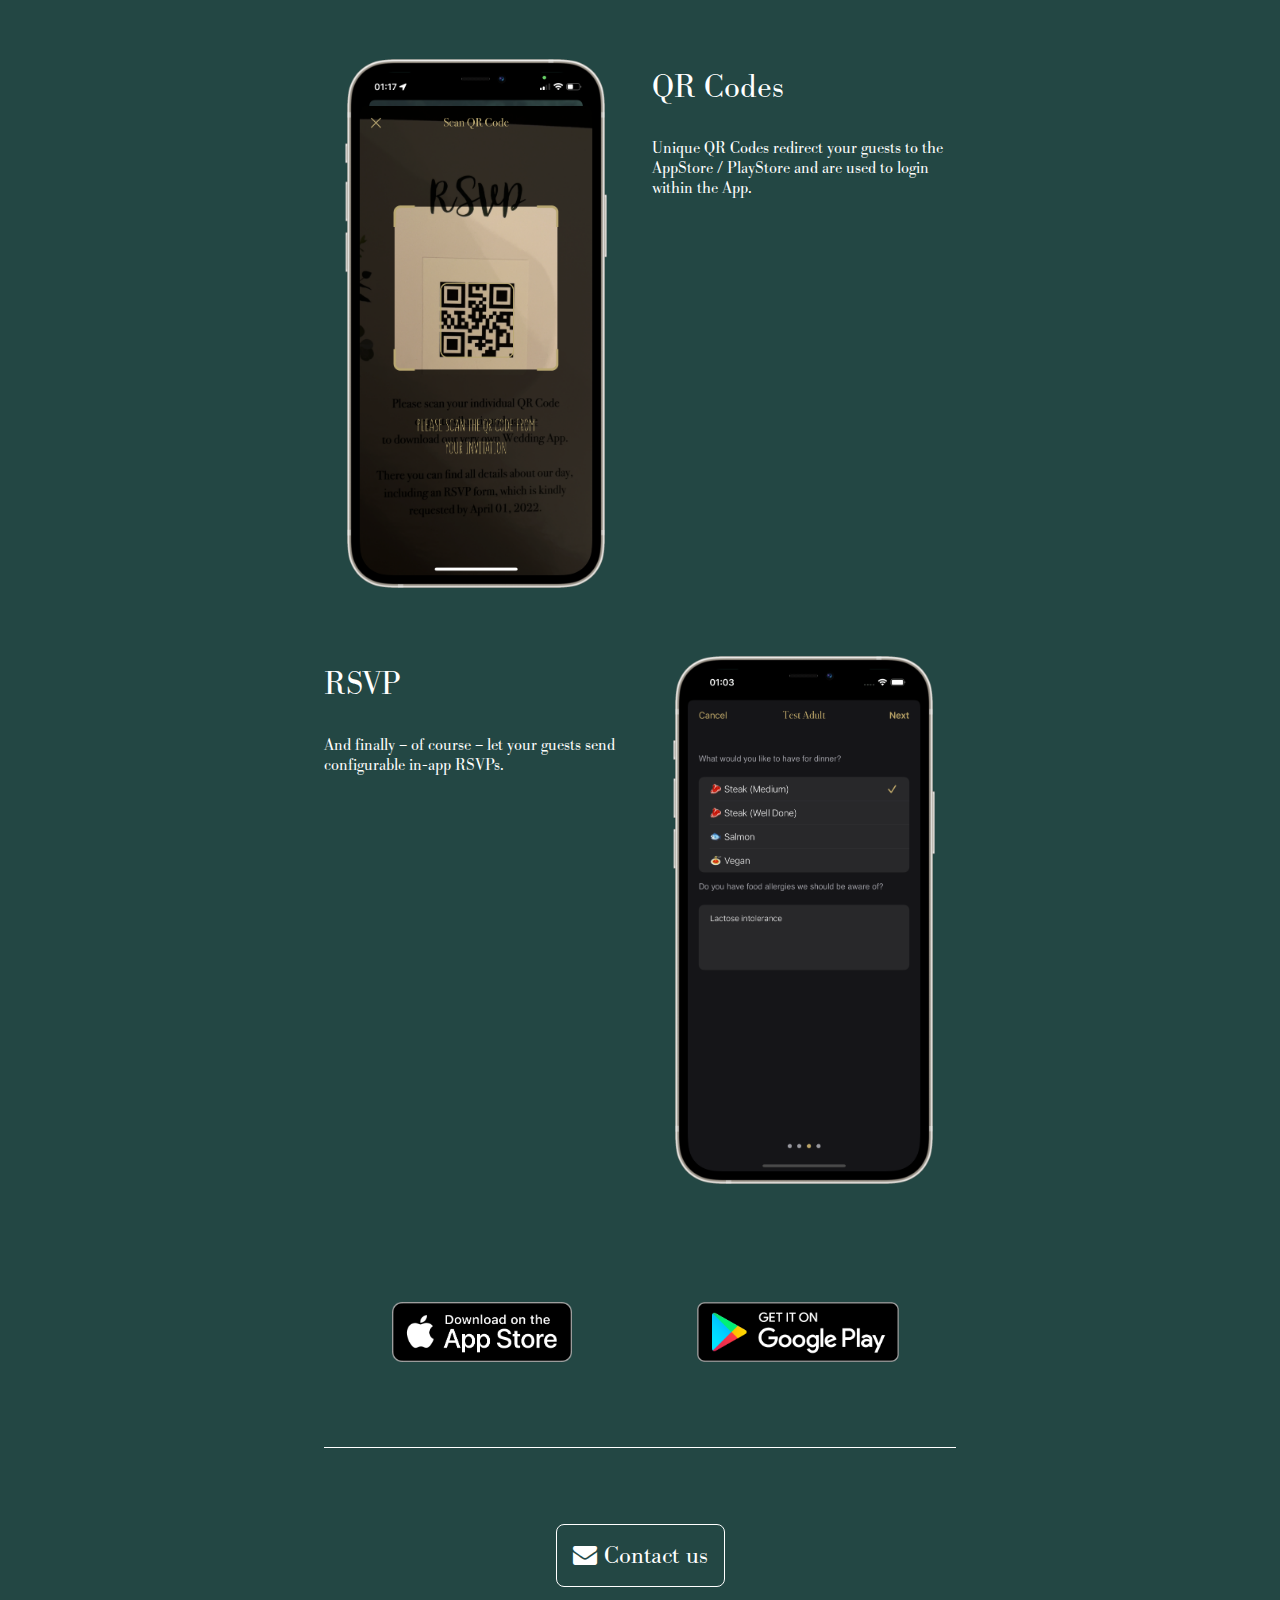
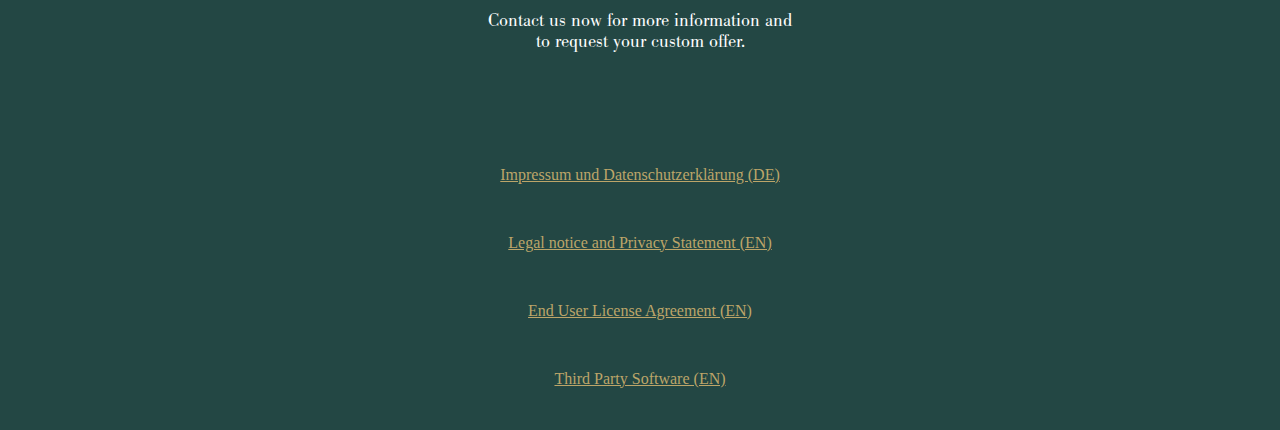
==== commit 0979a4fa: "* added live store URLs * uncommented store buttons" ====
--- a/index.html
+++ b/index.html
@@ -78,19 +78,19 @@
         <div class="paddingh"></div>
         <a id="download"></a>
         <div class="paddingh" style="padding-bottom: 40px;"></div>
-        <!--<div class="content">
+        <div class="content" style="text-align: center;">
             <div class="appStoreButton">
-            <a href="https://www.apple.com">
-                <img src="img/appstore.png" alt="Download on the App Store" style="width: 90%;">
+            <a href="#download" onclick="window.location=getAppStoreUrl()">
+                <img src="img/appstore.png" alt="Download on the App Store" style="width: auto; height: 60px; padding: 15px;">
             </a>
             </div>
             <div class="paddingh"></div>
             <div class="appStoreButton">
-            <a href="https://www.google.com">
-                <img src="img/google-play-badge.png" alt="Get it on Google Play" style="width: 100%;">
+            <a href="#download" onclick="window.location=getPlayStoreUrl()">
+                <img src="img/google-play-badge.png" alt="Get it on Google Play" style="width: auto; height: 60px; padding: 15px;">
             </a>
             </div>
-        </div>-->
+        </div>
         <div class="paddingh" style="padding-bottom: 40px;"></div>
         <div class="paddingh" style="padding-bottom: 40px;">
             <hr/>
